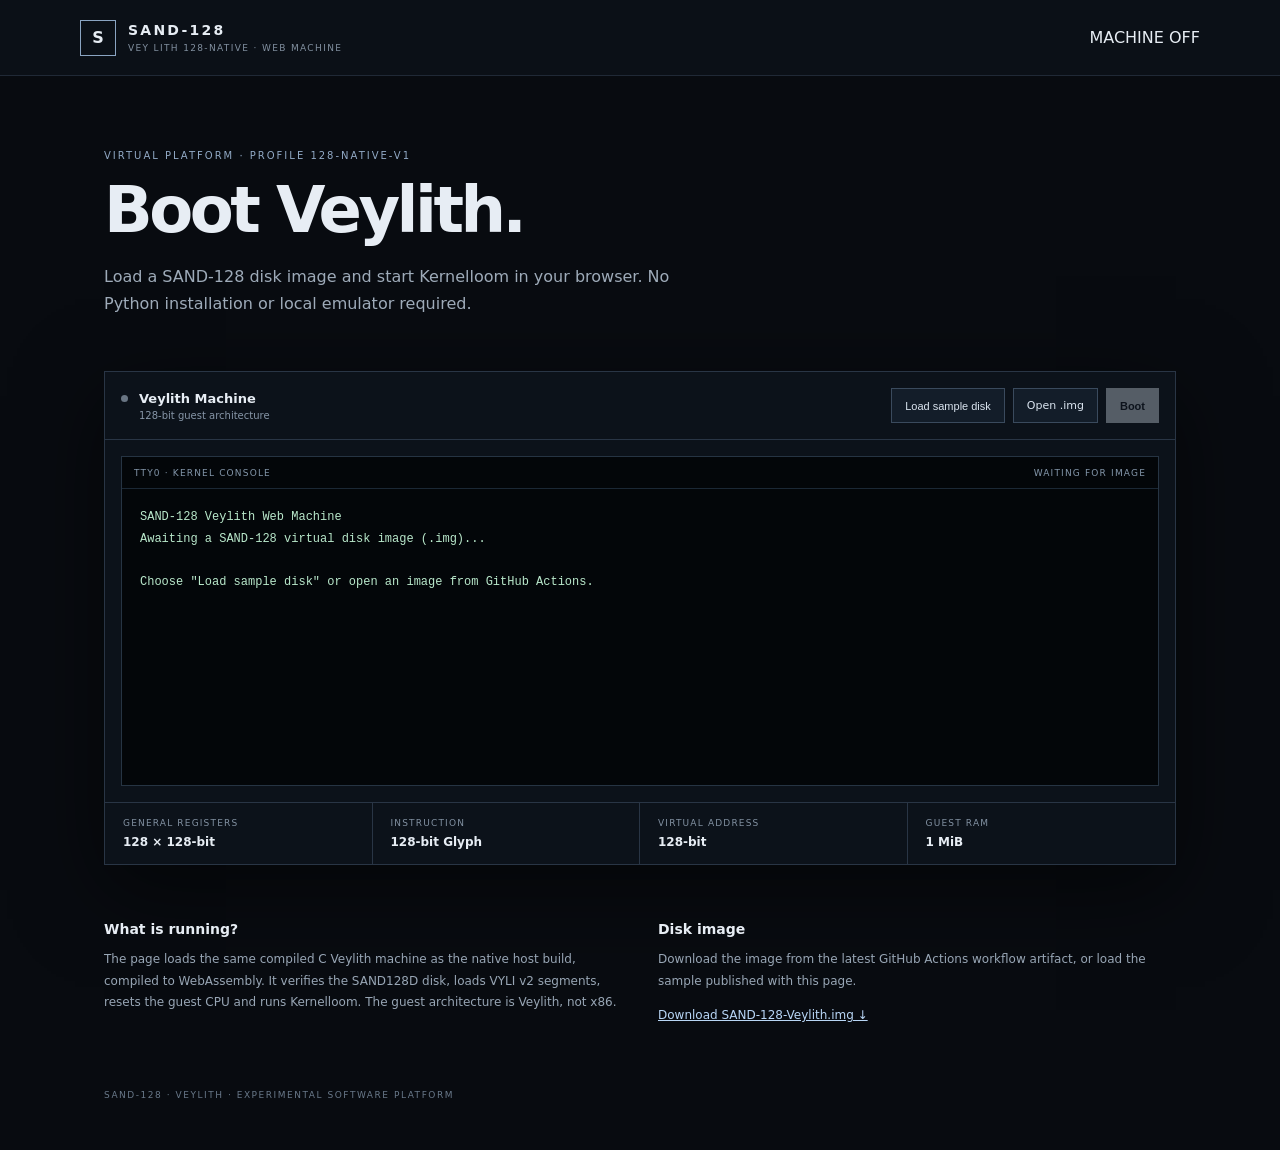
==== web/index.html @ cb7a7297 "Add hosted Veylith VM, bootable disk and WebAssembly browser machine" ====
<!doctype html>
<html lang="en"><head><meta charset="utf-8"><meta name="viewport" content="width=device-width,initial-scale=1"><title>SAND-128 · Veylith Web Machine</title><link rel="stylesheet" href="./style.css"></head>
<body>
<header><div class="brand"><span class="mark">S</span><div><b>SAND-128</b><small>VEY LITH 128-NATIVE · WEB MACHINE</small></div></div><span id="status">MACHINE OFF</span></header>
<main><section class="hero"><p class="eyebrow">VIRTUAL PLATFORM · PROFILE 128-NATIVE-V1</p><h1>Boot Veylith.</h1><p>Load a SAND-128 disk image and start Kernelloom in your browser. No Python installation or local emulator required.</p></section>
<section class="machine"><div class="toolbar"><div><span class="led" id="led"></span><b>Veylith Machine</b><small>128-bit guest architecture</small></div><div class="actions"><button id="sample">Load sample disk</button><label class="filebutton">Open .img<input type="file" id="file" accept=".img,application/octet-stream"></label><button id="boot" class="primary" disabled>Boot</button></div></div>
<div class="screen"><div class="screenbar"><span>TTY0 · KERNEL CONSOLE</span><span id="screenstate">WAITING FOR IMAGE</span></div><pre id="output">SAND-128 Veylith Web Machine
Awaiting a SAND-128 virtual disk image (.img)...

Choose "Load sample disk" or open an image from GitHub Actions.</pre></div>
<div class="stats"><div><small>GENERAL REGISTERS</small><b>128 × 128-bit</b></div><div><small>INSTRUCTION</small><b>128-bit Glyph</b></div><div><small>VIRTUAL ADDRESS</small><b>128-bit</b></div><div><small>GUEST RAM</small><b>1 MiB</b></div></div></section>
<section class="details"><div><h2>What is running?</h2><p>The page loads the same compiled C Veylith machine as the native host build, compiled to WebAssembly. It verifies the SAND128D disk, loads VYLI v2 segments, resets the guest CPU and runs Kernelloom. The guest architecture is Veylith, not x86.</p></div><div><h2>Disk image</h2><p>Download the image from the latest GitHub Actions workflow artifact, or load the sample published with this page.</p><a href="./downloads/SAND-128-Veylith.img" download>Download SAND-128-Veylith.img ↓</a></div></section>
<footer>SAND-128 · VEYLITH · EXPERIMENTAL SOFTWARE PLATFORM</footer></main>
<script type="module">
import {bootDisk} from "./runner.js";
const $=id=>document.getElementById(id);let bytes=null,busy=false;
function state(s,on=false){$("status").textContent=s;$("led").classList.toggle("on",on);}
function setImage(b,name){bytes=b;$("boot").disabled=false;$("output").textContent="Disk loaded: "+name+"\\nReady to boot.";$("screenstate").textContent="IMAGE READY";state("IMAGE READY",true);}
$("sample").onclick=async()=>{try{const r=await fetch("./downloads/SAND-128-Veylith.img");if(!r.ok)throw Error("Sample disk not found. Download the latest GitHub Actions artifact.");setImage(await r.arrayBuffer(),"SAND-128-Veylith.img");}catch(e){$("output").textContent=e.message;state("LOAD FAILED");}};
$("file").onchange=async e=>{const f=e.target.files[0];if(f)setImage(await f.arrayBuffer(),f.name);};
$("boot").onclick=async()=>{if(!bytes||busy)return;busy=true;$("boot").disabled=true;$("output").textContent="[Firmware] Initialising WebAssembly Veylith machine...\\n";$("screenstate").textContent="BOOTING";state("RUNNING",true);let log=[];
try{const r=await bootDisk(bytes,s=>{log.push(s);$("output").textContent=log.join("\\n");$("output").scrollTop=$("output").scrollHeight;});$("output").textContent=log.join("\\n")+"\\n\\n[Web Machine] Guest execution returned: "+r.exitCode;$("screenstate").textContent="HALTED";state("HALTED",r.exitCode===0);}
catch(e){$("output").textContent=log.join("\\n")+"\\nBOOT ERROR: "+e.message;$("screenstate").textContent="FAULT";state("BOOT ERROR");}
busy=false;$("boot").disabled=false;};
</script></body></html>
---- web/style.css ----
*{box-sizing:border-box}body{margin:0;background:#080b10;color:#e7edf4;font-family:Inter,system-ui,Segoe UI,sans-serif}header{height:76px;border-bottom:1px solid #202936;display:flex;align-items:center;justify-content:space-between;padding:0 max(24px,calc((100vw - 1120px)/2));background:#0b1017}.brand{display:flex;align-items:center;gap:12px}.brand b{display:block;letter-spacing:.16em;font-size:14px}.brand small{display:block;color:#8290a0;font-size:9px;letter-spacing:.15em;margin-top:5px}.mark{display:grid;place-items:center;width:36px;height:36px;border:1px solid #8aa4c2;font-weight:800}.hero,main{max-width:1120px;margin:auto}.hero{padding:64px 24px 38px}.eyebrow{font-size:10px;letter-spacing:.2em;color:#91a9c5}.hero h1{font-size:clamp(38px,6vw,64px);letter-spacing:-.055em;margin:12px 0}.hero p:last-child{color:#9eabb9;max-width:620px;line-height:1.7}.machine{margin:0 24px;border:1px solid #293545;background:#0c121a;box-shadow:0 25px 80px #0008}.toolbar{padding:16px;display:flex;align-items:center;justify-content:space-between;gap:16px;border-bottom:1px solid #293545}.toolbar b{display:block;font-size:13px}.toolbar small{display:block;color:#8796a8;font-size:10px;margin-top:4px}.toolbar>div:first-child{position:relative;padding-left:18px}.led{position:absolute;left:0;top:4px;width:7px;height:7px;border-radius:50%;background:#697583}.led.on{background:#6fe0a2;box-shadow:0 0 12px #6fe0a2}.actions{display:flex;gap:8px;flex-wrap:wrap}button,.filebutton{border:1px solid #3a4a5d;color:#dbe5f0;background:#131d29;padding:10px 13px;font-size:11px;cursor:pointer}button:disabled{opacity:.35;cursor:not-allowed}.filebutton input{display:none}.primary{background:#dce8f5;color:#101722;border-color:#dce8f5;font-weight:700}.screen{margin:16px;background:#030609;border:1px solid #263443;min-height:330px}.screenbar{height:32px;border-bottom:1px solid #1b2835;color:#8497ab;font-size:9px;letter-spacing:.13em;display:flex;align-items:center;justify-content:space-between;padding:0 12px}pre{margin:0;padding:18px;min-height:295px;max-height:440px;overflow:auto;white-space:pre-wrap;color:#b9e8cb;font:12px/1.8 ui-monospace,Consolas,monospace}.stats{display:grid;grid-template-columns:repeat(4,1fr);border-top:1px solid #293545}.stats div{padding:15px 18px;border-right:1px solid #293545}.stats div:last-child{border:0}.stats small{display:block;color:#8291a2;font-size:9px;letter-spacing:.13em}.stats b{display:block;font-size:12px;margin-top:7px}.details{display:grid;grid-template-columns:1fr 1fr;gap:36px;padding:44px 24px}.details h2{font-size:14px}.details p{color:#98a6b5;font-size:12px;line-height:1.8}.details a{color:#b8d6f6;font-size:12px}footer{padding:20px 24px 50px;color:#69798a;font-size:9px;letter-spacing:.17em}@media(max-width:720px){.toolbar{align-items:flex-start;flex-direction:column}.actions{width:100%}.stats{grid-template-columns:1fr 1fr}.stats div:nth-child(2){border-right:0}.stats div:nth-child(-n+2){border-bottom:1px solid #293545}.details{grid-template-columns:1fr;gap:18px}.hero{padding-top:42px}}
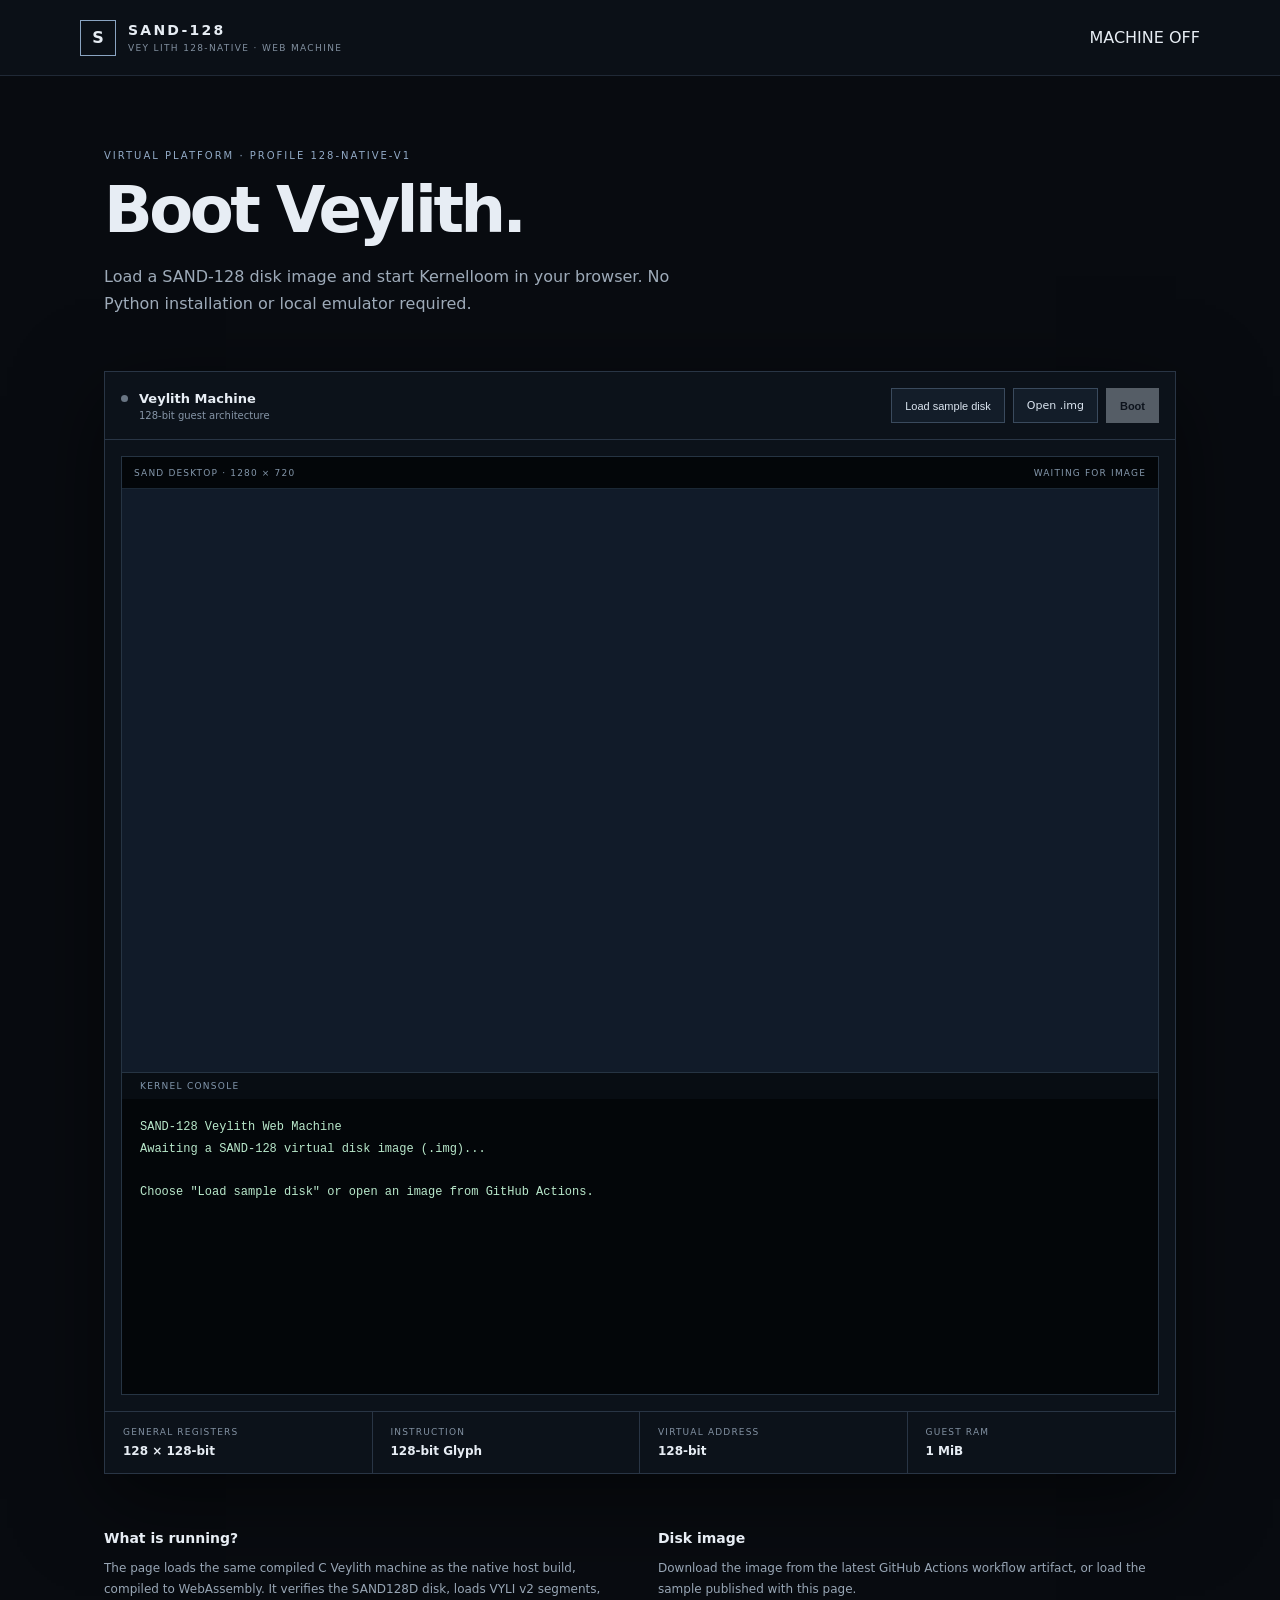
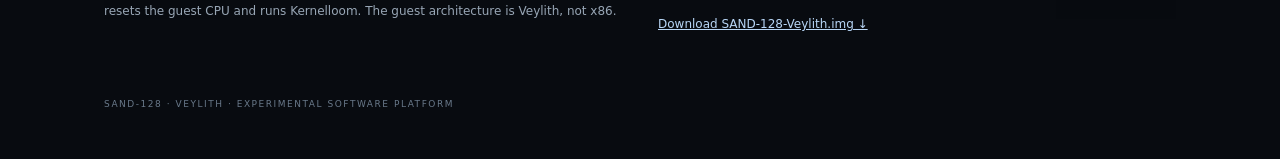
==== commit 4585b31c: "feat(web): present guest-rendered SAND desktop framebuffer" ====
--- a/web/index.html
+++ b/web/index.html
@@ -4,7 +4,7 @@
 <header><div class="brand"><span class="mark">S</span><div><b>SAND-128</b><small>VEY LITH 128-NATIVE · WEB MACHINE</small></div></div><span id="status">MACHINE OFF</span></header>
 <main><section class="hero"><p class="eyebrow">VIRTUAL PLATFORM · PROFILE 128-NATIVE-V1</p><h1>Boot Veylith.</h1><p>Load a SAND-128 disk image and start Kernelloom in your browser. No Python installation or local emulator required.</p></section>
 <section class="machine"><div class="toolbar"><div><span class="led" id="led"></span><b>Veylith Machine</b><small>128-bit guest architecture</small></div><div class="actions"><button id="sample">Load sample disk</button><label class="filebutton">Open .img<input type="file" id="file" accept=".img,application/octet-stream"></label><button id="boot" class="primary" disabled>Boot</button></div></div>
-<div class="screen"><div class="screenbar"><span>TTY0 · KERNEL CONSOLE</span><span id="screenstate">WAITING FOR IMAGE</span></div><pre id="output">SAND-128 Veylith Web Machine
+<div class="screen"><div class="screenbar"><span id="displaylabel">SAND DESKTOP · 1280 × 720</span><span id="screenstate">WAITING FOR IMAGE</span></div><canvas id="display" width="1280" height="720" aria-label="SAND-128 guest framebuffer"></canvas><div class="consolebar">KERNEL CONSOLE</div><pre id="output">SAND-128 Veylith Web Machine
 Awaiting a SAND-128 virtual disk image (.img)...
 
 Choose "Load sample disk" or open an image from GitHub Actions.</pre></div>
@@ -13,13 +13,13 @@
 <footer>SAND-128 · VEYLITH · EXPERIMENTAL SOFTWARE PLATFORM</footer></main>
 <script type="module">
 import {bootDisk} from "./runner.js";
-const $=id=>document.getElementById(id);let bytes=null,busy=false;
+const $=id=>document.getElementById(id);const canvas=$("display"),ctx=canvas.getContext("2d");let bytes=null,busy=false;
 function state(s,on=false){$("status").textContent=s;$("led").classList.toggle("on",on);}
 function setImage(b,name){bytes=b;$("boot").disabled=false;$("output").textContent="Disk loaded: "+name+"\\nReady to boot.";$("screenstate").textContent="IMAGE READY";state("IMAGE READY",true);}
 $("sample").onclick=async()=>{try{const r=await fetch("./downloads/SAND-128-Veylith.img");if(!r.ok)throw Error("Sample disk not found. Download the latest GitHub Actions artifact.");setImage(await r.arrayBuffer(),"SAND-128-Veylith.img");}catch(e){$("output").textContent=e.message;state("LOAD FAILED");}};
 $("file").onchange=async e=>{const f=e.target.files[0];if(f)setImage(await f.arrayBuffer(),f.name);};
 $("boot").onclick=async()=>{if(!bytes||busy)return;busy=true;$("boot").disabled=true;$("output").textContent="[Firmware] Initialising WebAssembly Veylith machine...\\n";$("screenstate").textContent="BOOTING";state("RUNNING",true);let log=[];
-try{const r=await bootDisk(bytes,s=>{log.push(s);$("output").textContent=log.join("\\n");$("output").scrollTop=$("output").scrollHeight;});$("output").textContent=log.join("\\n")+"\\n\\n[Web Machine] Guest execution returned: "+r.exitCode;$("screenstate").textContent="HALTED";state("HALTED",r.exitCode===0);}
+try{const r=await bootDisk(bytes,s=>{log.push(s);$("output").textContent=log.join("\\n");$("output").scrollTop=$("output").scrollHeight;});$("output").textContent=log.join("\\n")+"\\n\\n[Web Machine] Guest execution returned: "+r.exitCode;if(r.framebuffer){const pixels=new Uint8ClampedArray(r.framebuffer.buffer,r.framebuffer.byteOffset,r.framebuffer.byteLength);ctx.putImageData(new ImageData(pixels,1280,720),0,0);$("displaylabel").textContent="SAND DESKTOP · 1280 × 720 · GUEST FRAMEBUFFER";}$("screenstate").textContent="HALTED";state("HALTED",r.exitCode===0);}
 catch(e){$("output").textContent=log.join("\\n")+"\\nBOOT ERROR: "+e.message;$("screenstate").textContent="FAULT";state("BOOT ERROR");}
 busy=false;$("boot").disabled=false;};
 </script></body></html>
--- a/web/style.css
+++ b/web/style.css
@@ -1 +1,2 @@
-*{box-sizing:border-box}body{margin:0;background:#080b10;color:#e7edf4;font-family:Inter,system-ui,Segoe UI,sans-serif}header{height:76px;border-bottom:1px solid #202936;display:flex;align-items:center;justify-content:space-between;padding:0 max(24px,calc((100vw - 1120px)/2));background:#0b1017}.brand{display:flex;align-items:center;gap:12px}.brand b{display:block;letter-spacing:.16em;font-size:14px}.brand small{display:block;color:#8290a0;font-size:9px;letter-spacing:.15em;margin-top:5px}.mark{display:grid;place-items:center;width:36px;height:36px;border:1px solid #8aa4c2;font-weight:800}.hero,main{max-width:1120px;margin:auto}.hero{padding:64px 24px 38px}.eyebrow{font-size:10px;letter-spacing:.2em;color:#91a9c5}.hero h1{font-size:clamp(38px,6vw,64px);letter-spacing:-.055em;margin:12px 0}.hero p:last-child{color:#9eabb9;max-width:620px;line-height:1.7}.machine{margin:0 24px;border:1px solid #293545;background:#0c121a;box-shadow:0 25px 80px #0008}.toolbar{padding:16px;display:flex;align-items:center;justify-content:space-between;gap:16px;border-bottom:1px solid #293545}.toolbar b{display:block;font-size:13px}.toolbar small{display:block;color:#8796a8;font-size:10px;margin-top:4px}.toolbar>div:first-child{position:relative;padding-left:18px}.led{position:absolute;left:0;top:4px;width:7px;height:7px;border-radius:50%;background:#697583}.led.on{background:#6fe0a2;box-shadow:0 0 12px #6fe0a2}.actions{display:flex;gap:8px;flex-wrap:wrap}button,.filebutton{border:1px solid #3a4a5d;color:#dbe5f0;background:#131d29;padding:10px 13px;font-size:11px;cursor:pointer}button:disabled{opacity:.35;cursor:not-allowed}.filebutton input{display:none}.primary{background:#dce8f5;color:#101722;border-color:#dce8f5;font-weight:700}.screen{margin:16px;background:#030609;border:1px solid #263443;min-height:330px}.screenbar{height:32px;border-bottom:1px solid #1b2835;color:#8497ab;font-size:9px;letter-spacing:.13em;display:flex;align-items:center;justify-content:space-between;padding:0 12px}pre{margin:0;padding:18px;min-height:295px;max-height:440px;overflow:auto;white-space:pre-wrap;color:#b9e8cb;font:12px/1.8 ui-monospace,Consolas,monospace}.stats{display:grid;grid-template-columns:repeat(4,1fr);border-top:1px solid #293545}.stats div{padding:15px 18px;border-right:1px solid #293545}.stats div:last-child{border:0}.stats small{display:block;color:#8291a2;font-size:9px;letter-spacing:.13em}.stats b{display:block;font-size:12px;margin-top:7px}.details{display:grid;grid-template-columns:1fr 1fr;gap:36px;padding:44px 24px}.details h2{font-size:14px}.details p{color:#98a6b5;font-size:12px;line-height:1.8}.details a{color:#b8d6f6;font-size:12px}footer{padding:20px 24px 50px;color:#69798a;font-size:9px;letter-spacing:.17em}@media(max-width:720px){.toolbar{align-items:flex-start;flex-direction:column}.actions{width:100%}.stats{grid-template-columns:1fr 1fr}.stats div:nth-child(2){border-right:0}.stats div:nth-child(-n+2){border-bottom:1px solid #293545}.details{grid-template-columns:1fr;gap:18px}.hero{padding-top:42px}}+*{box-sizing:border-box}body{margin:0;background:#080b10;color:#e7edf4;font-family:Inter,system-ui,Segoe UI,sans-serif}header{height:76px;border-bottom:1px solid #202936;display:flex;align-items:center;justify-content:space-between;padding:0 max(24px,calc((100vw - 1120px)/2));background:#0b1017}.brand{display:flex;align-items:center;gap:12px}.brand b{display:block;letter-spacing:.16em;font-size:14px}.brand small{display:block;color:#8290a0;font-size:9px;letter-spacing:.15em;margin-top:5px}.mark{display:grid;place-items:center;width:36px;height:36px;border:1px solid #8aa4c2;font-weight:800}.hero,main{max-width:1120px;margin:auto}.hero{padding:64px 24px 38px}.eyebrow{font-size:10px;letter-spacing:.2em;color:#91a9c5}.hero h1{font-size:clamp(38px,6vw,64px);letter-spacing:-.055em;margin:12px 0}.hero p:last-child{color:#9eabb9;max-width:620px;line-height:1.7}.machine{margin:0 24px;border:1px solid #293545;background:#0c121a;box-shadow:0 25px 80px #0008}.toolbar{padding:16px;display:flex;align-items:center;justify-content:space-between;gap:16px;border-bottom:1px solid #293545}.toolbar b{display:block;font-size:13px}.toolbar small{display:block;color:#8796a8;font-size:10px;margin-top:4px}.toolbar>div:first-child{position:relative;padding-left:18px}.led{position:absolute;left:0;top:4px;width:7px;height:7px;border-radius:50%;background:#697583}.led.on{background:#6fe0a2;box-shadow:0 0 12px #6fe0a2}.actions{display:flex;gap:8px;flex-wrap:wrap}button,.filebutton{border:1px solid #3a4a5d;color:#dbe5f0;background:#131d29;padding:10px 13px;font-size:11px;cursor:pointer}button:disabled{opacity:.35;cursor:not-allowed}.filebutton input{display:none}.primary{background:#dce8f5;color:#101722;border-color:#dce8f5;font-weight:700}.screen{margin:16px;background:#030609;border:1px solid #263443;min-height:330px}.screenbar{height:32px;border-bottom:1px solid #1b2835;color:#8497ab;font-size:9px;letter-spacing:.13em;display:flex;align-items:center;justify-content:space-between;padding:0 12px}pre{margin:0;padding:18px;min-height:295px;max-height:440px;overflow:auto;white-space:pre-wrap;color:#b9e8cb;font:12px/1.8 ui-monospace,Consolas,monospace}.stats{display:grid;grid-template-columns:repeat(4,1fr);border-top:1px solid #293545}.stats div{padding:15px 18px;border-right:1px solid #293545}.stats div:last-child{border:0}.stats small{display:block;color:#8291a2;font-size:9px;letter-spacing:.13em}.stats b{display:block;font-size:12px;margin-top:7px}.details{display:grid;grid-template-columns:1fr 1fr;gap:36px;padding:44px 24px}.details h2{font-size:14px}.details p{color:#98a6b5;font-size:12px;line-height:1.8}.details a{color:#b8d6f6;font-size:12px}footer{padding:20px 24px 50px;color:#69798a;font-size:9px;letter-spacing:.17em}@media(max-width:720px){.toolbar{align-items:flex-start;flex-direction:column}.actions{width:100%}.stats{grid-template-columns:1fr 1fr}.stats div:nth-child(2){border-right:0}.stats div:nth-child(-n+2){border-bottom:1px solid #293545}.details{grid-template-columns:1fr;gap:18px}.hero{padding-top:42px}}
+#display{display:block;width:100%;height:auto;aspect-ratio:16/9;background:#111b29}.consolebar{padding:8px 18px;border-top:1px solid #263443;color:#8297ad;font-size:9px;letter-spacing:.14em;background:#080d13}
